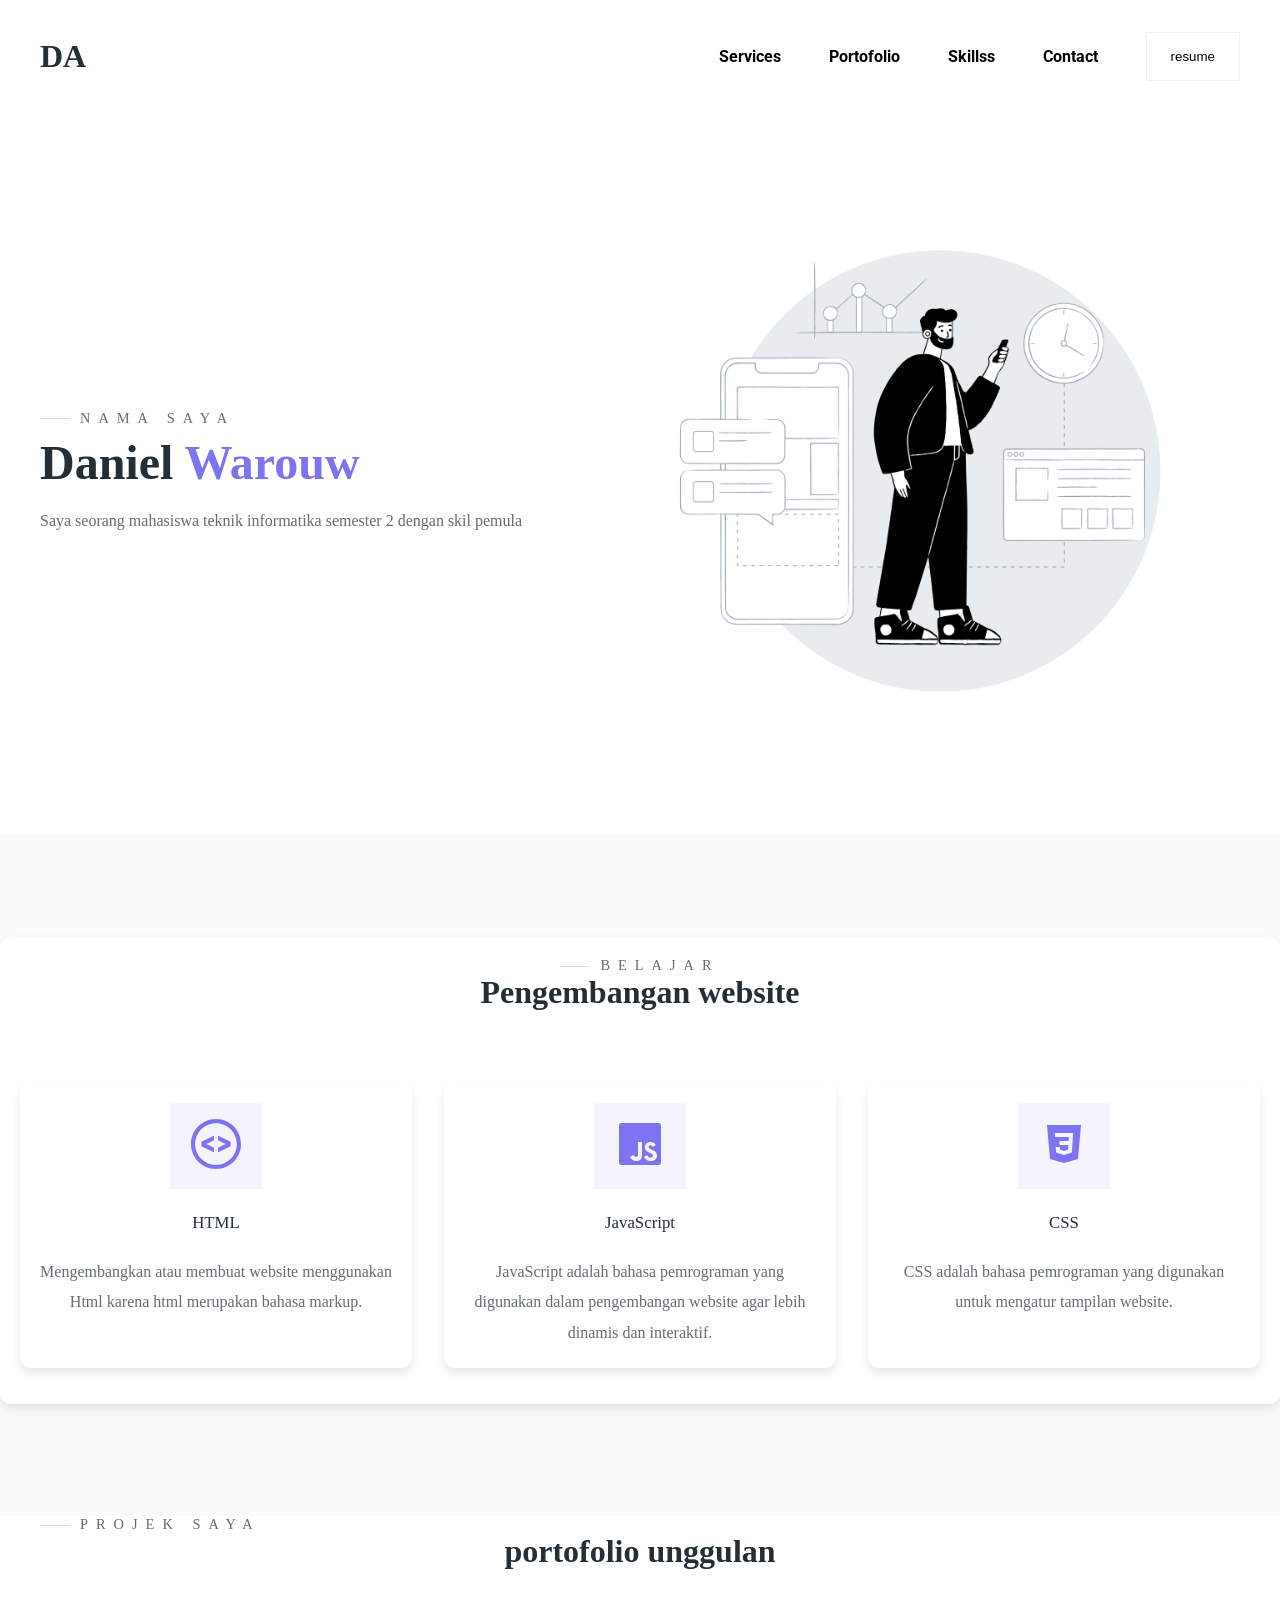
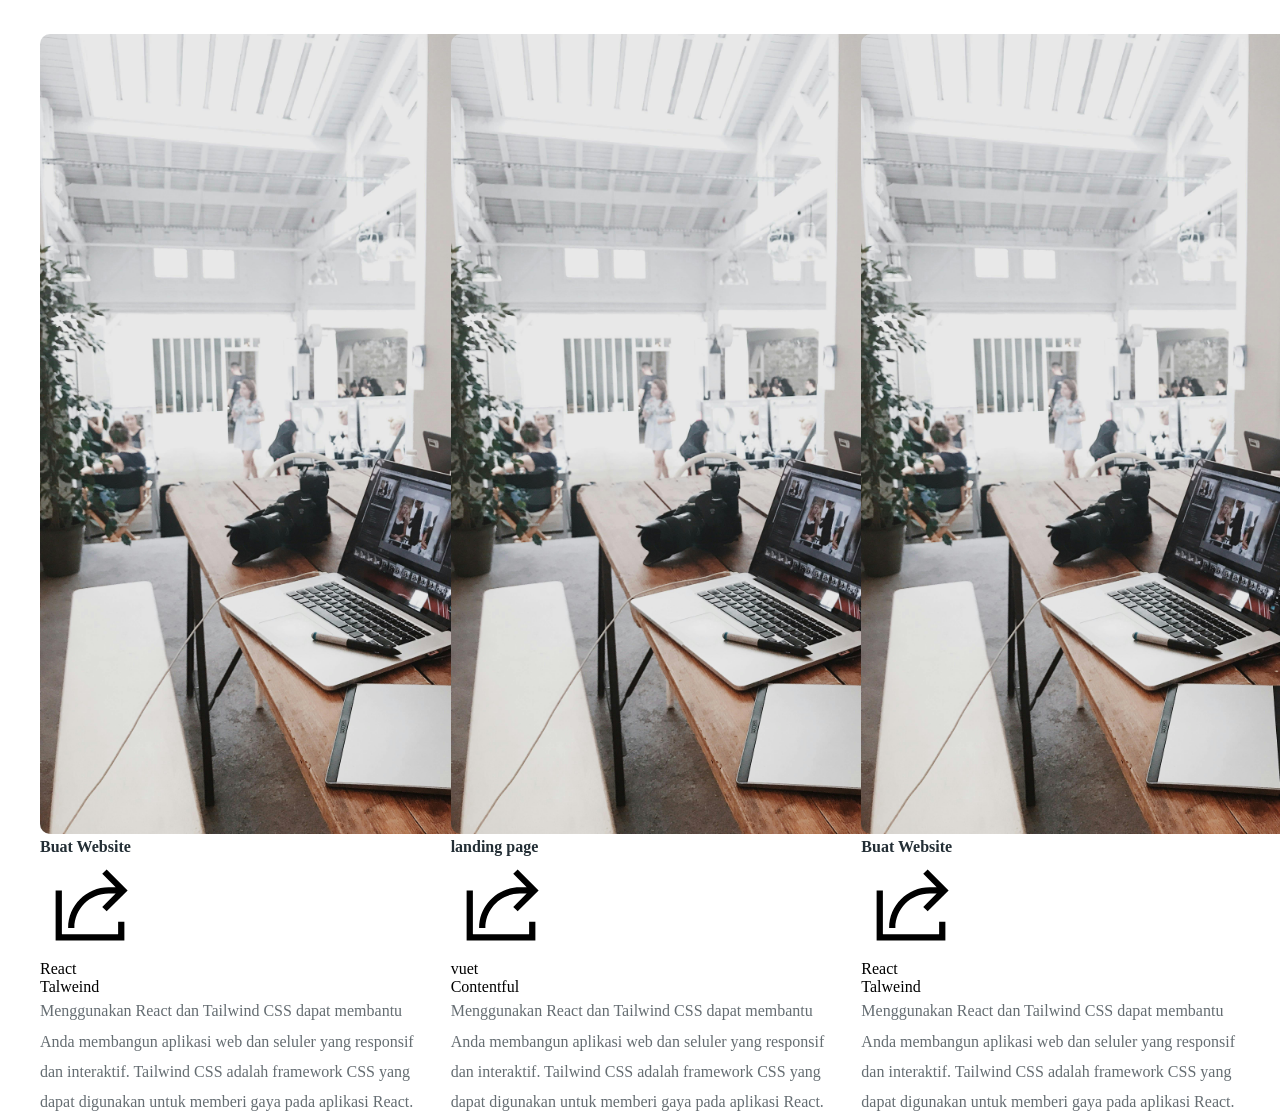
==== isg.html @ 8e6ab3cc "Initial commit" ====
<!DOCTYPE html>
<html lang = "id">
   <head>
    <meta charset = "UTF-8">
  <meta http-equiv="X-UA-compatible" content = "IE=edge">
  <meta name="viewport" content ="width=device-width , initial-scale=1.0">
  </head>
    <title>
Daniel - softwere engineer
  </title>
  <link rel="stylesheet" href="isg.css">
</head>
<body>
  <!-- <~~header~~> -->
<header>
  <div class="main-container">
    <div class="nav">
      <div class="logo">
        <a href="">DA</a>
      </div>
      <nav>
        <ul>
          <li><a href="#services">Services</a></li>
          <li><a href="#portofolios">Portofolio</a></li>
          <li><a href="#skillss">Skillss</a></li>
          <li><a href="#contact">Contact</a></li>
          <li><a href="/resume.pdf" target="_blank">
          <button class="btn">resume</button>
          </a></li>
        </ul>
      </nav>
      <div class="burger">
<div class="line_1"></div>
<div class="line_2"></div>
<div class="line_3"></div>


      </div>
    </div>
    <section id ="hero">
      <div class="hero-kiri">
        <h3 class="pre-title"> Nama saya</h3>
        <h1 class="hero-name">Daniel <span>  Warouw</span></h1>
          <p> Saya seorang mahasiswa teknik informatika semester 2 dengan skil pemula</p>
      </div>
    <div class="hero-kanan">
      <img src="./images/hero.png" alt="person standing"/>
    </div>
    </section>
  </div>
</header>
  <!-- <~~end header~~> -->
<section id="Services">
<div class="service main-coontainer">
  <h3 class="pre-title">Belajar</h3>
  <h1 class="section-title service-title">Pengembangan website</h1>

  <div class="grid-3">
    <!-- service 1 -->
    <div class="service">
      <div class="service-icon">
        <svg xmlns="http://www.w3.org/2000/svg" width="24" height="24" viewBox="0 0 24 24"><path d="M12 2c5.514 0 10 4.486 10 10s-4.486 10-10 10-10-4.486-10-10 4.486-10 10-10zm0-2c-6.627 0-12 5.373-12 12s5.373 12 12 12 12-5.373 12-12-5.373-12-12-12zm-1 16l-6-2.935v-2.131l6-2.934v2.199l-3.64 1.801 3.64 1.796v2.204zm2-8v2.199l3.64 1.801-3.64 1.796v2.204l6-2.935v-2.131l-6-2.934z"/></svg>
    </div>
    <h4> HTML</h4>
    <P>Mengembangkan atau membuat website menggunakan Html karena html merupakan bahasa markup. </P>
  </div>
    <!-- service 2 -->
    <div class="service">
      <div class="service-icon">
        <svg xmlns="http://www.w3.org/2000/svg" x="0px" y="0px" width="100" height="100" viewBox="0 0 50 50">
          <path d="M 43.335938 4 L 6.667969 4 C 5.195313 4 4 5.195313 4 6.667969 L 4 43.332031 C 4 44.804688 5.195313 46 6.667969 46 L 43.332031 46 C 44.804688 46 46 44.804688 46 43.335938 L 46 6.667969 C 46 5.195313 44.804688 4 43.335938 4 Z M 27 36.183594 C 27 40.179688 24.65625 42 21.234375 42 C 18.140625 42 15.910156 39.925781 15 38 L 18.144531 36.097656 C 18.75 37.171875 19.671875 38 21 38 C 22.269531 38 23 37.503906 23 35.574219 L 23 23 L 27 23 Z M 35.675781 42 C 32.132813 42 30.121094 40.214844 29 38 L 32 36 C 32.816406 37.335938 33.707031 38.613281 35.589844 38.613281 C 37.171875 38.613281 38 37.824219 38 36.730469 C 38 35.425781 37.140625 34.960938 35.402344 34.199219 L 34.449219 33.789063 C 31.695313 32.617188 29.863281 31.148438 29.863281 28.039063 C 29.863281 25.179688 32.046875 23 35.453125 23 C 37.878906 23 39.621094 23.84375 40.878906 26.054688 L 37.910156 27.964844 C 37.253906 26.789063 36.550781 26.328125 35.453125 26.328125 C 34.335938 26.328125 33.628906 27.039063 33.628906 27.964844 C 33.628906 29.109375 34.335938 29.570313 35.972656 30.28125 L 36.925781 30.691406 C 40.171875 32.078125 42 33.496094 42 36.683594 C 42 40.117188 39.300781 42 35.675781 42 Z"></path>
          </svg>
    </div>
    <h4> JavaScript </h4>
    <P> JavaScript adalah bahasa pemrograman yang digunakan dalam pengembangan website agar lebih dinamis dan interaktif. </P>
  </div>
    <!-- service 3 -->
    <div class="service">
      <div class="service-icon">
        <svg xmlns="http://www.w3.org/2000/svg" x="0px" y="0px" width="100" height="100" viewBox="0 0 50 50">
          <path fill-rule="evenodd" d="M 42 6 L 39 40 L 25 44 L 11 40 L 8 6 Z M 16.800781 28 L 20.800781 28 L 20.898438 30.5 L 25 31.898438 L 29.101563 30.5 L 29.398438 26 L 20.601563 26 L 20.398438 22 L 29.601563 22 L 29.898438 18 L 16.101563 18 L 15.800781 14 L 34.101563 14 L 33.601563 22 L 32.898438 33.5 L 25 36.101563 L 17.101563 33.5 Z"></path>
          </svg>
    </div>
    <h4> CSS
    </h4>
    <P>CSS adalah bahasa pemrograman yang digunakan untuk mengatur tampilan website. 
    </P>
  </div>
</div>
</section>
<!-- end services -->


<!-- portofolio -->
 <section id="portofolios">
  <div class="portofolios main-container">
    <h3 class="pre-title">Projek saya</h3>
    <h1 class="section-title">portofolio unggulan</h1>

    <div class="grid-3">
      <div class="portofolio">
        <div class="portofolio-cover">
          <img src="./images/portofolio/pexels-flodahm-699459.jpg" alt="portofolio 1">
        </div>
        <div class="portofolio-info">
          <div class="portofolio-title">
            <h4> Buat Website </h4>
            <a href="/" class="portofolio-link">
              <svg xmlns="http://www.w3.org/2000/svg" x="0px" y="0px" width="100" height="100" viewBox="0 0 32 32">
                <path d="M 21.332031 4.292969 L 19.917969 5.707031 L 24.210938 10 L 22 10 C 14.832031 10 9 15.832031 9 23 L 11 23 C 11 16.914063 15.914063 12 22 12 L 24.210938 12 L 19.917969 16.292969 L 21.332031 17.707031 L 28.039063 11 Z M 5 11 L 5 27 L 27 27 L 27 21 L 25 21 L 25 25 L 7 25 L 7 11 Z"></path>
                </svg>
            </a>
        
          </div>
          <div class="portofolio-tags">
           <div>React</div>
           <div>Talweind</div>
          </div>
          <p>Menggunakan React dan Tailwind CSS dapat membantu Anda membangun aplikasi web dan seluler yang responsif dan interaktif. Tailwind CSS adalah framework CSS yang dapat digunakan untuk memberi gaya pada aplikasi React. </p>
        </div>
      </div>
      <!-- portofolio 2 -->
      <div class="portofolio">
        <div class="portofolio-cover">
          <img src="./images/portofolio/pexels-flodahm-699459.jpg" alt="portofolio 2">
        </div>
        <div class="portofolio-info">
          <div class="portofolio-title">
            <h4> landing page </h4>
            <a href="/" class="portofolio-link">
              <svg xmlns="http://www.w3.org/2000/svg" x="0px" y="0px" width="100" height="100" viewBox="0 0 32 32">
                <path d="M 21.332031 4.292969 L 19.917969 5.707031 L 24.210938 10 L 22 10 C 14.832031 10 9 15.832031 9 23 L 11 23 C 11 16.914063 15.914063 12 22 12 L 24.210938 12 L 19.917969 16.292969 L 21.332031 17.707031 L 28.039063 11 Z M 5 11 L 5 27 L 27 27 L 27 21 L 25 21 L 25 25 L 7 25 L 7 11 Z"></path>
                </svg>
            </a>        
          </div>
          <div class="portofolio-tags">
           <div>vuet</div>
           <div>Contentful</div>
          </div>
          <p>Menggunakan React dan Tailwind CSS dapat membantu Anda membangun aplikasi web dan seluler yang responsif dan interaktif. Tailwind CSS adalah framework CSS yang dapat digunakan untuk memberi gaya pada aplikasi React. </p>
        </div>
      </div>
      <!-- portofolio 3 -->
      <div class="portofolio">
        <div class="portofolio-cover">
          <img src="./images/portofolio/pexels-flodahm-699459.jpg" alt="portofolio 3">
        </div>
        <div class="portofolio-info">
          <div class="portofolio-title">
            <h4> Buat Website </h4>
            <a href="/" class="portofolio-link">
              <svg xmlns="http://www.w3.org/2000/svg" x="0px" y="0px" width="100" height="100" viewBox="0 0 32 32">
                <path d="M 21.332031 4.292969 L 19.917969 5.707031 L 24.210938 10 L 22 10 C 14.832031 10 9 15.832031 9 23 L 11 23 C 11 16.914063 15.914063 12 22 12 L 24.210938 12 L 19.917969 16.292969 L 21.332031 17.707031 L 28.039063 11 Z M 5 11 L 5 27 L 27 27 L 27 21 L 25 21 L 25 25 L 7 25 L 7 11 Z"></path>
                </svg>
            </a>
          </div>
          <div class="portofolio-tags">
           <div>React</div>
           <div>Talweind</div>
          </div>
          <p>Menggunakan React dan Tailwind CSS dapat membantu Anda membangun aplikasi web dan seluler yang responsif dan interaktif. Tailwind CSS adalah framework CSS yang dapat digunakan untuk memberi gaya pada aplikasi React. </p>
        </div>
      </div>
    </div>
  </div>

 </section>

</body>
</html>
---- isg.css ----
@import url("https://fonts.googleapis.com/css2?family=Roboto:wght@400;700&display=swap");

:root {
  --primaryTextcolor: #232e35;
  --secondaryTextcolor: #656d72;

  --borderColor: #f1f1f1;
  --lineColor: #d9d9d9;

  --primaryBackgroundColor: #fff;
  --secondaryBackgroundColor: #fbfbfb;
  --thirdBackgroundColor: #f5f3fe;

  --primaryIconColor: #7e74f1;
  --primaryIconColorHover: #5d51e8;

  --sectionPandding: 6rem 0;

  --itemBorderRadius: 0.7rem;
}

* {
  margin: 0;
  padding: 0;
  box-sizing: border-box;
}
body {
  font-family: rob;
}
h1,
h2,
h3,
h4,
h5,
h6,
strong {
  color: var(--primaryTextcolor);
}
p {
  font-size: 1rem; /*16pixel*/
  line-height: 1.9rem;
}
p,
span,
label,
input,
textarea,
li {
  color: var(--secondaryTextcolor);
}
a {
  text-decoration: none;
}

.main-container {
  width: 1200px;
  margin: 0 auto;
}

@media screen and (max-width: 1200px) {
  .main-container {
    width: 90%;
  }
}
/*buton*/
.btn {
  padding: 1rem 1.5rem;
  background-color: white;
  border: 1.5px solid var(--borderColor);
  cursor: pointer;
  transition: 0.2s ease-in-out;
}
.btn:hover {
  box-shadow: rgba(0, 0, 0.04) 0px 3px 5px;
}

/*titels*/
.section-title {
  margin: 0rem 0 4rem;
  font-size: 2rem;
  text-align: center;
}
.pre-title {
  text-transform: uppercase;
  letter-spacing: 0.5rem;
  color: var(--secondaryTextcolor);
  position: relative;
  padding-left: 40px;
  width: fit-content;
  font-weight: 400;
  font-size: 0.9rem;
}

.pre-title:before {
  content: "";
  width: 30px;
  height: 1px;
  background: var(--lineColor);
  position: absolute;
  display: block;
  left: 0;
  top: 50%;
}
/*layout*/
.grid-3 {
  display: grid;
  grid-template-columns: repeat(auto-fit, minmax(250px, 1fr));
  gap: 3rem;
}

/*logo dan navigasi menu*/
.nav {
  display: flex;
  justify-content: space-between;
  padding: 2rem 0;
}
.nav ul {
  list-style: none;
  display: flex;
  gap: 3rem;
}
.logo {
  display: flex;
  align-items: center;
  font-weight: 700;
  font-size: 2rem;
}
.logo a {
  color: var(--primaryTextcolor);
}
nav ul li {
  display: flex;
  align-items: center;
}
nav ul li {
  color: black;
}

/*burger*/
.burger div {
  width: 25px;
  height: 2px;
  border-color: #000;
  margin: 7px;
  transition: all 0.3s;
  z-index: 99;
  background-color: black;
}
.burger {
  z-index: 99;
  position: fixed;
  display: none;
  top: 33px;
  right: 35px;
}
/*hero section*/
#hero {
  height: 720px;
  display: grid;
  grid-template-columns: 1fr 1fr;
  align-items: center;
}
img {
  width: 600px; /* Atur lebar */
  height: auto; /* Menyesuaikan tinggi secara proporsional */
  border-radius: 10px; /* Opsional: Membuat sudut melengkung */
}
nav ul li a {
  font-family: "Roboto", sans-serif;
  font-weight: 700;
  color: black !important; /* Paksa warna hitam */
  text-decoration: none; /* Hapus garis bawah */
}

.hero-name {
  font-size: 3rem;
  font-weight: 700;
  margin: 0.5rem 0 1rem;
}
.hero-name span {
  color: var(--primaryIconColor);
}
.hero-right img {
  width: 90%;
}

/*SERVICE section*/
/*UKURAN LOGO*/
.service-icon svg {
  width: 50px; /* Sesuaikan ukuran */
  height: 50px; /* Sesuaikan ukuran */
}
.service {
  margin-left: auto;
  margin-right: auto;
  padding: 20px;
  margin: 0.5rem 0 1rem;
}
#Services {
  background-color: var(--secondaryBackgroundColor);
  padding: var(--sectionPandding);
}
.grid-3 {
  display: grid;
  grid-template-columns: repeat(auto-fit, minmax(250px, 1fr));
  gap: 2rem; /* Atur jarak antar service */
  justify-content: center;
}
.service {
  text-align: center; /* Biar isi layanan sejajar */
  padding: 20px;
  background: white;
  border-radius: var(--itemBorderRadius);
  box-shadow: 0px 5px 10px rgba(0, 0, 0, 0.1);
}
.service .pre-title {
  margin: 0 auto;
}
.services-title {
  text-align: center;
}
.service h4 {
  margin: 1.5rem 0;
  font-weight: 500;
  font-size: 1.05rem;
}
.service-icon {
  background: var(--thirdBackgroundColor);
  width: fit-content;
  margin: 0 auto;
  padding: 1rem 1.3rem;
  border-radius: 0.5re;
}
.service-icon svg {
  fill: var(--primaryIconColor);
}
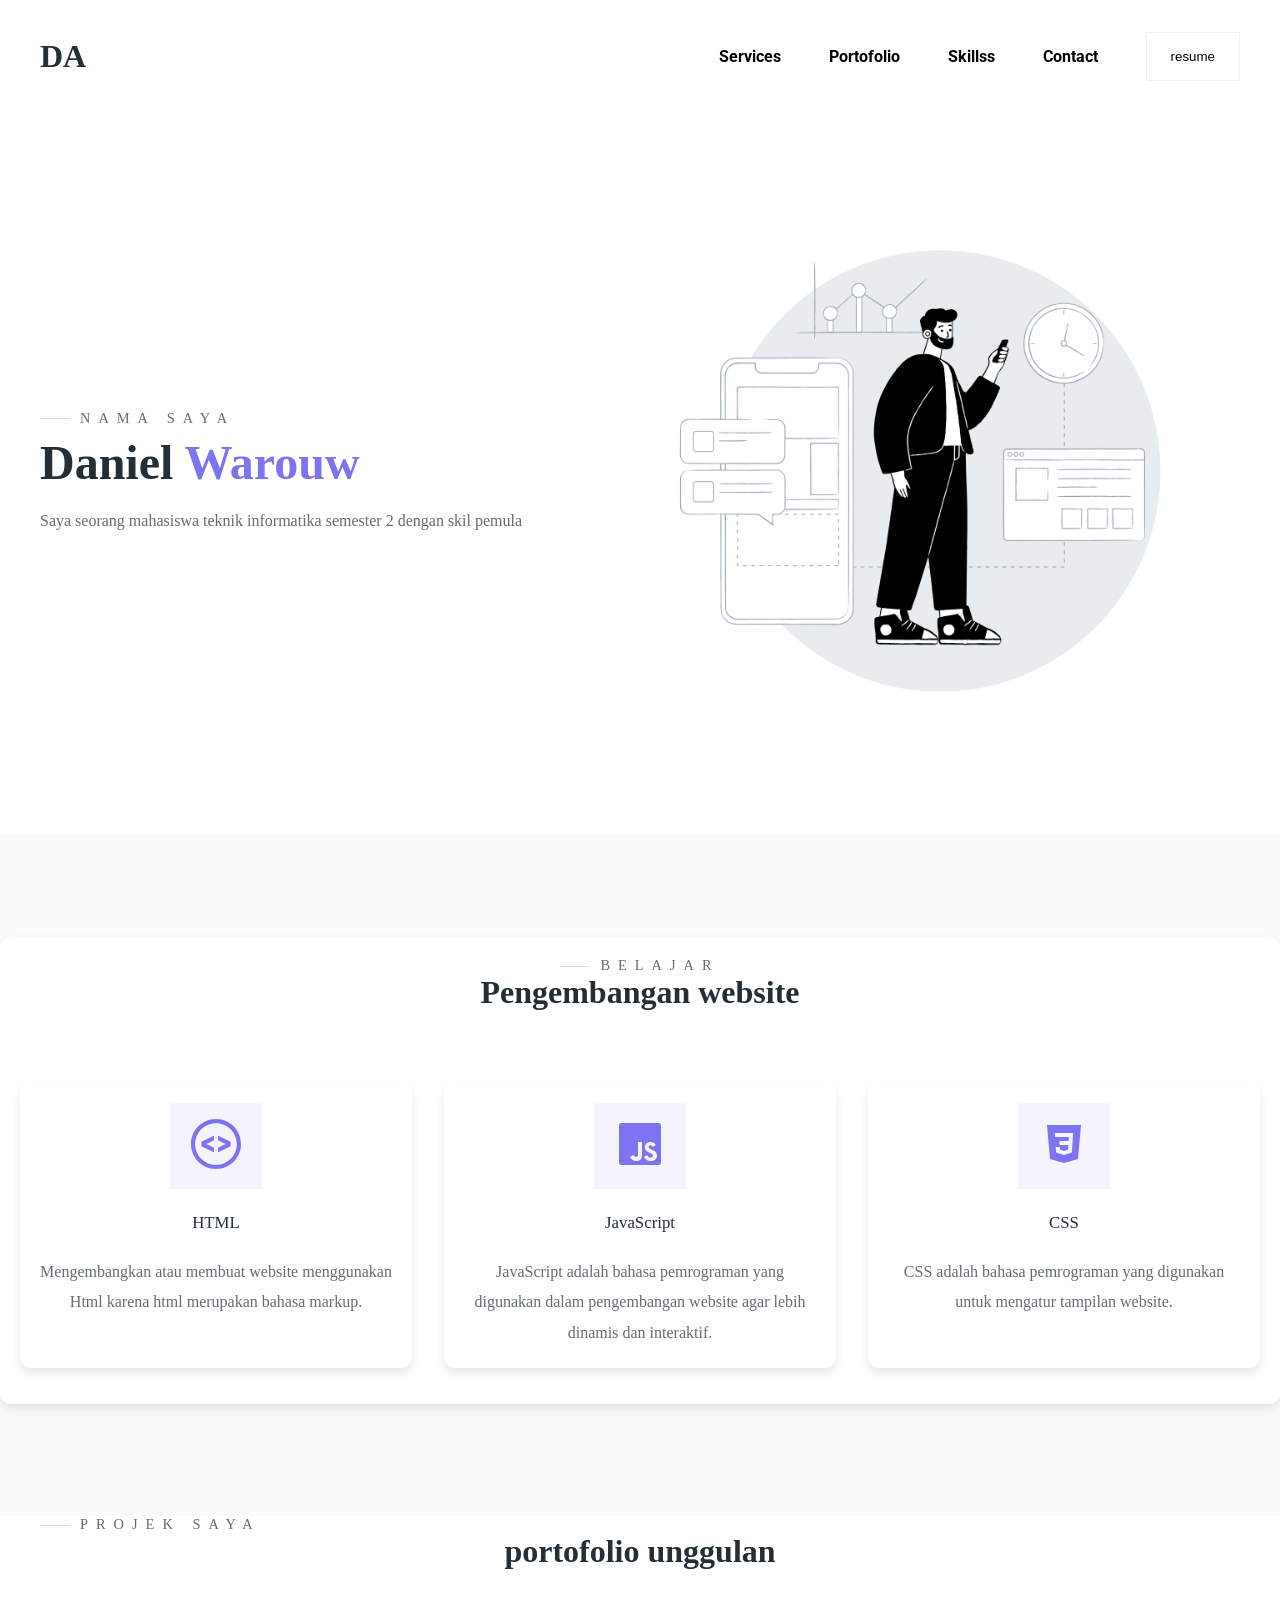
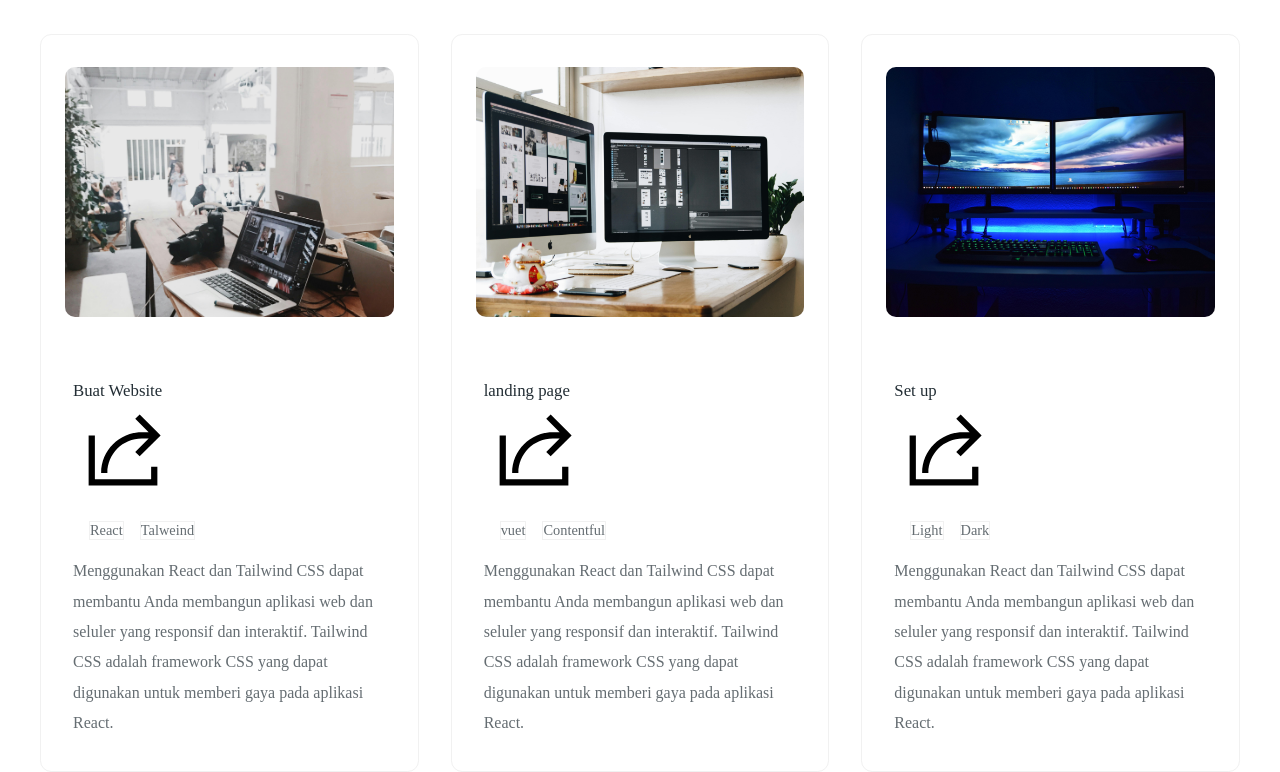
==== commit 1f0a0dc1: "di skills dan edukasi" ====
--- a/isg.html
+++ b/isg.html
@@ -122,7 +122,7 @@
       <!-- portofolio 2 -->
       <div class="portofolio">
         <div class="portofolio-cover">
-          <img src="./images/portofolio/pexels-flodahm-699459.jpg" alt="portofolio 2">
+          <img src="./images/portofolio/pexels-tranmautritam-326501.jpg" alt="portofolio 2">
         </div>
         <div class="portofolio-info">
           <div class="portofolio-title">
@@ -143,11 +143,11 @@
       <!-- portofolio 3 -->
       <div class="portofolio">
         <div class="portofolio-cover">
-          <img src="./images/portofolio/pexels-flodahm-699459.jpg" alt="portofolio 3">
+          <img src="./images/portofolio/pexels-xexusdesigner-777001.jpg" alt="portofolio 3">
         </div>
         <div class="portofolio-info">
           <div class="portofolio-title">
-            <h4> Buat Website </h4>
+            <h4> Set up </h4>
             <a href="/" class="portofolio-link">
               <svg xmlns="http://www.w3.org/2000/svg" x="0px" y="0px" width="100" height="100" viewBox="0 0 32 32">
                 <path d="M 21.332031 4.292969 L 19.917969 5.707031 L 24.210938 10 L 22 10 C 14.832031 10 9 15.832031 9 23 L 11 23 C 11 16.914063 15.914063 12 22 12 L 24.210938 12 L 19.917969 16.292969 L 21.332031 17.707031 L 28.039063 11 Z M 5 11 L 5 27 L 27 27 L 27 21 L 25 21 L 25 25 L 7 25 L 7 11 Z"></path>
@@ -155,8 +155,8 @@
             </a>
           </div>
           <div class="portofolio-tags">
-           <div>React</div>
-           <div>Talweind</div>
+           <div>Light</div>
+           <div> Dark</div>
           </div>
           <p>Menggunakan React dan Tailwind CSS dapat membantu Anda membangun aplikasi web dan seluler yang responsif dan interaktif. Tailwind CSS adalah framework CSS yang dapat digunakan untuk memberi gaya pada aplikasi React. </p>
         </div>
--- a/isg.css
+++ b/isg.css
@@ -234,3 +234,53 @@
 .service-icon svg {
   fill: var(--primaryIconColor);
 }
+/* portovolio section*/
+#portofolio {
+  padding: var(--sectionPandding);
+}
+.portofolio {
+  border-radius: var(--itemBorderRadius);
+  overflow: hidden;
+  border: 1px solid var(--borderColor);
+}
+.portofolio-cover {
+  padding: 2rem 1.5rem;
+}
+.portofolio-cover img {
+  height: 250px; /* Sesuaikan tinggi */
+  width: 100%; /* Menyesuaikan lebar */
+  object-fit: cover; /* Memotong bagian yang berlebih */
+  display: block;
+}
+.portofolio-info {
+  padding: 2rem;
+}
+.portofolio title {
+  display: flex;
+  justify-content: space-between;
+  align-items: center;
+  gap: 1rem;
+  width: 100%;
+}
+.portofolio h4 {
+  font-weight: 500;
+  font-size: 1.05rem;
+}
+.portofolio-title a svg:hover {
+  fill: var(--primaryIconColor);
+}
+.portofolio-title a svg {
+  transition: 0.2s ease-in-out;
+}
+.portofolio-tags {
+  display: flex;
+  gap: 1rem;
+  margin: 1rem;
+}
+.portofolio-tags div {
+  font-size: 0.9rem;
+
+  border: 1px solid var(--borderColor);
+  padding: 0.4rem 1 rem;
+  color: var(--secondaryTextcolor);
+}
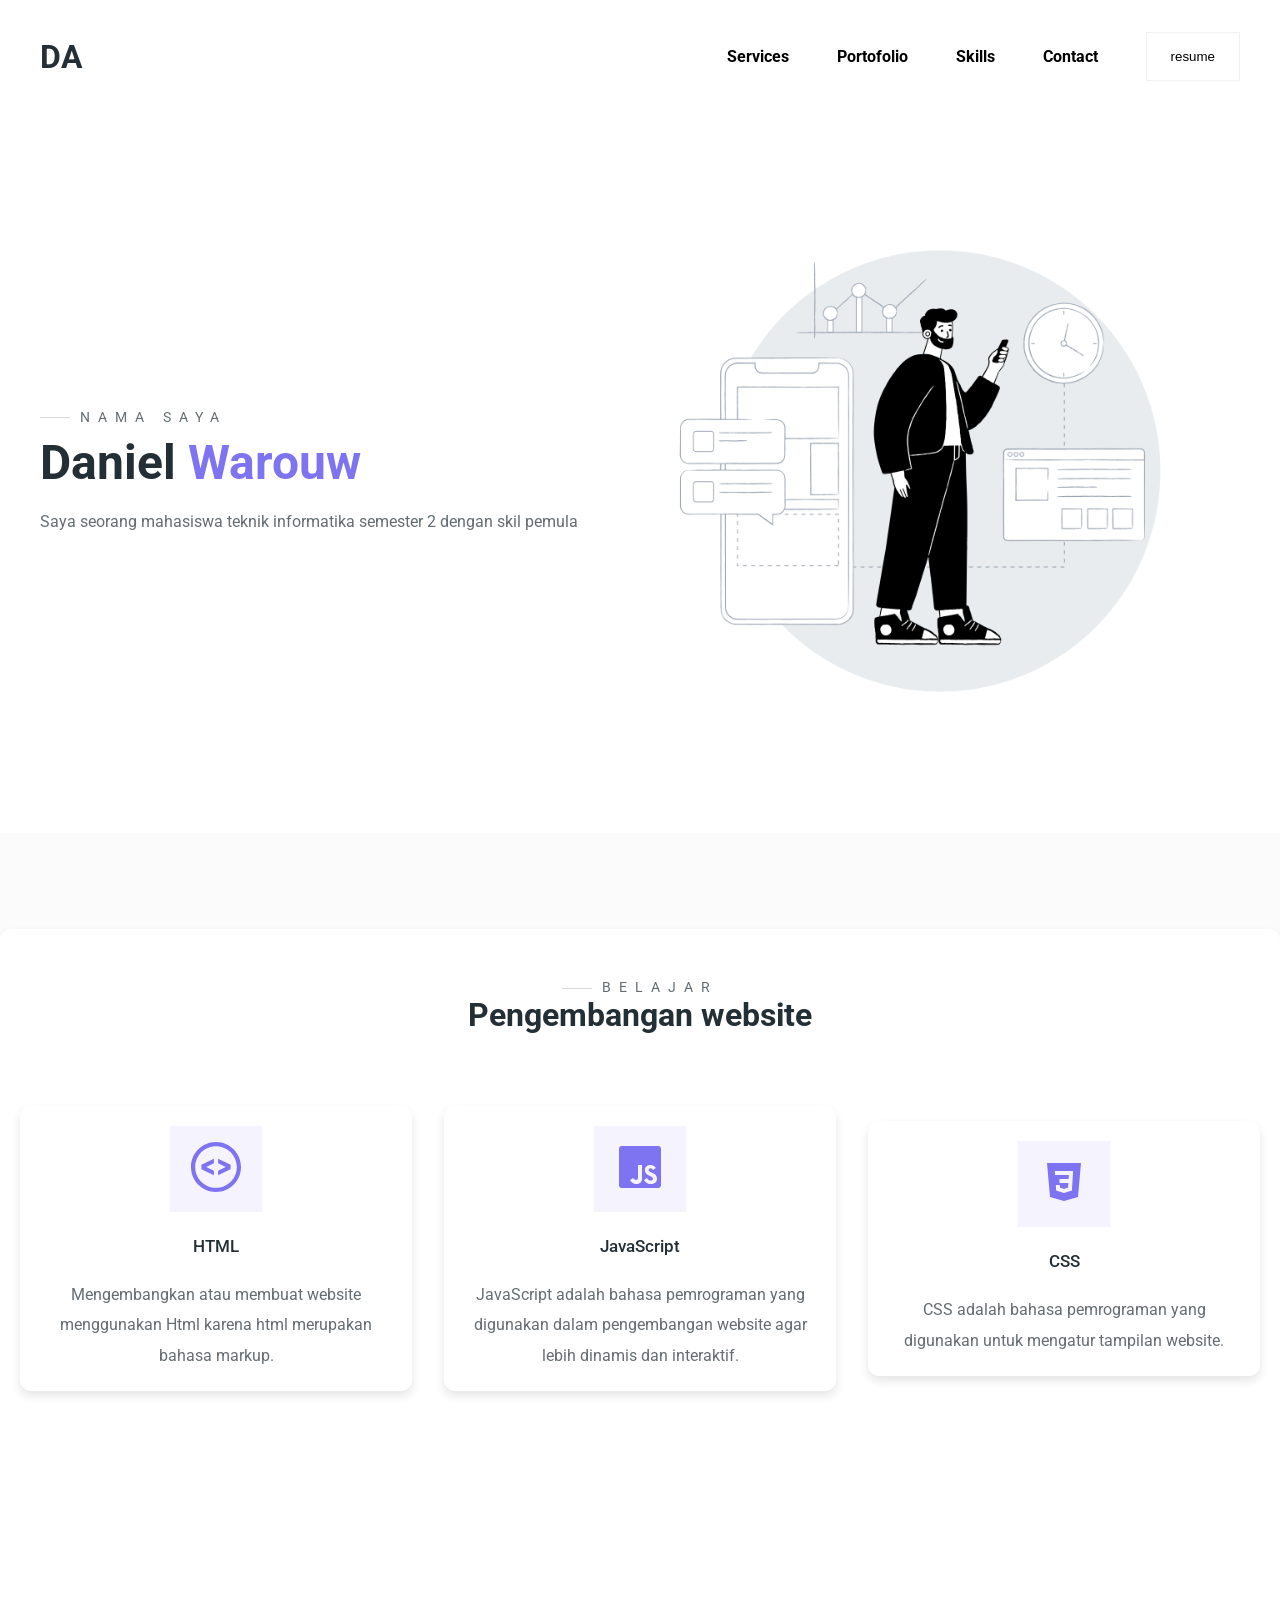
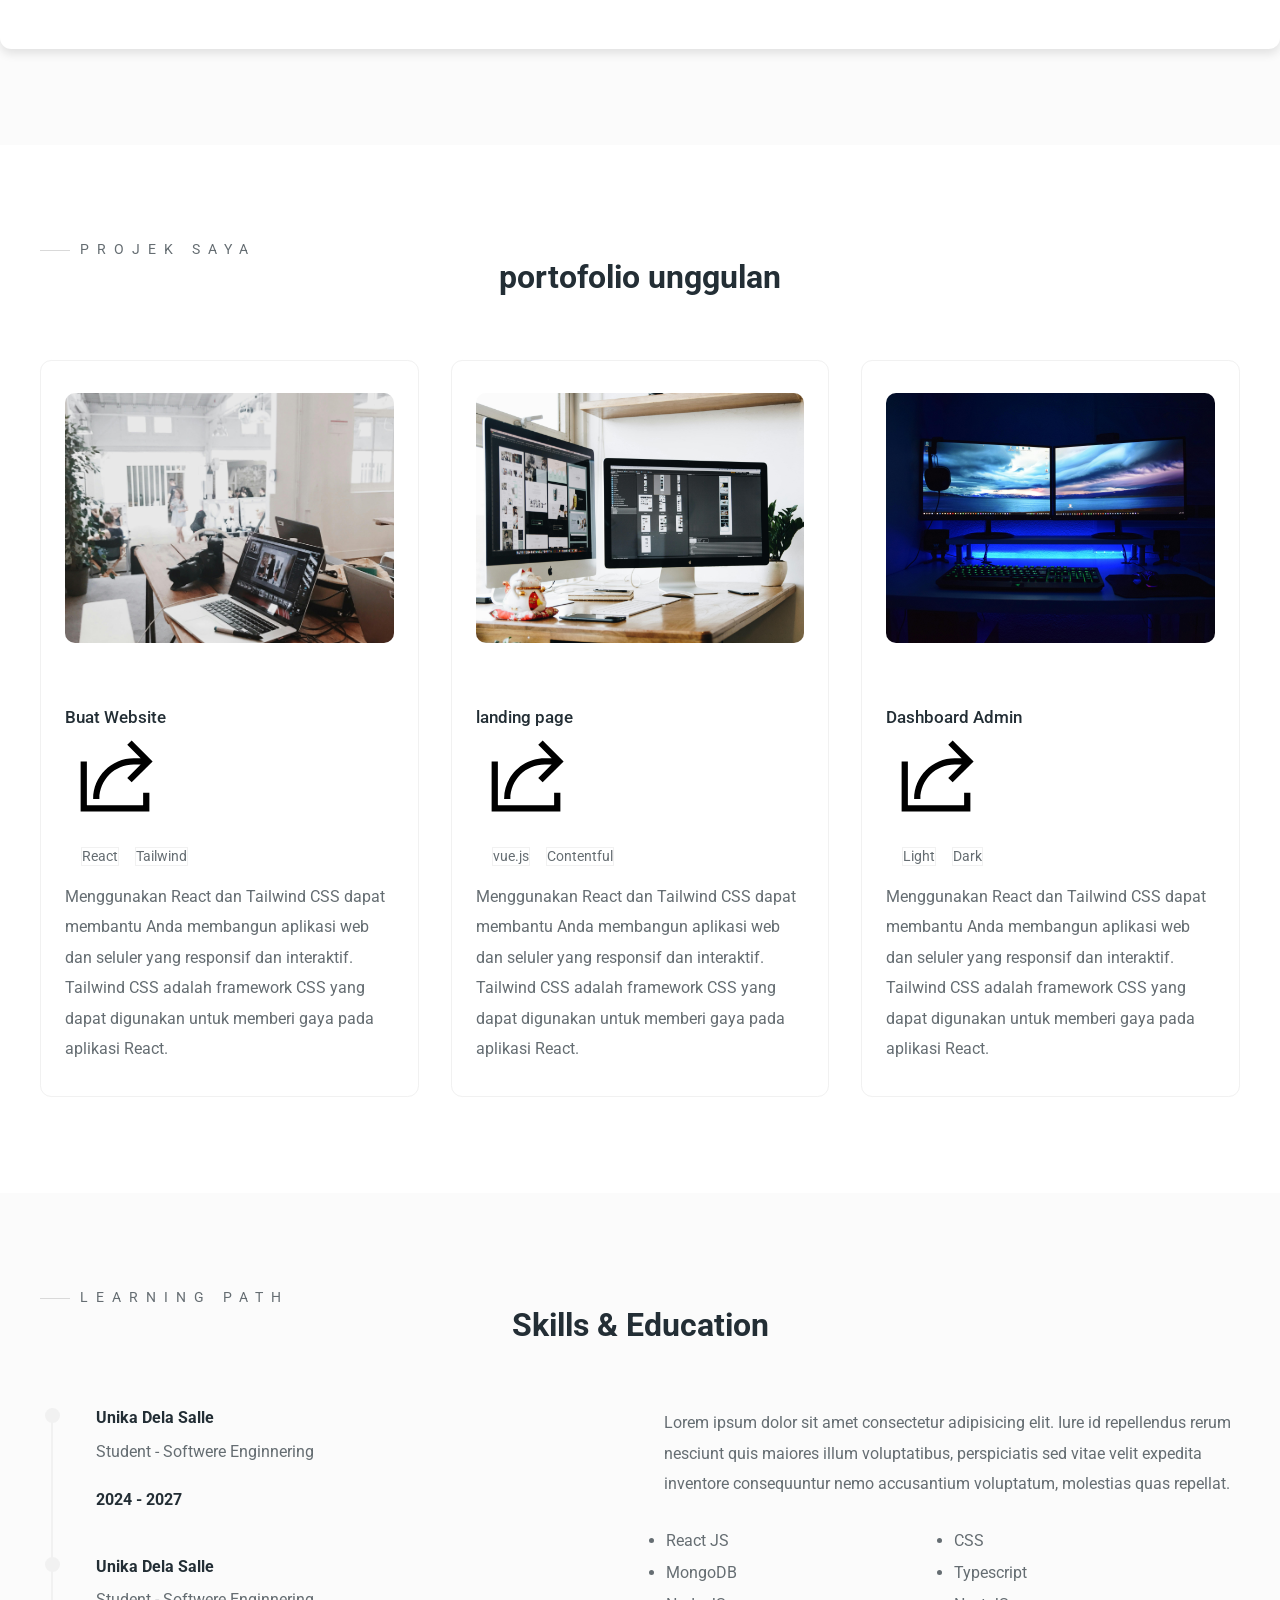
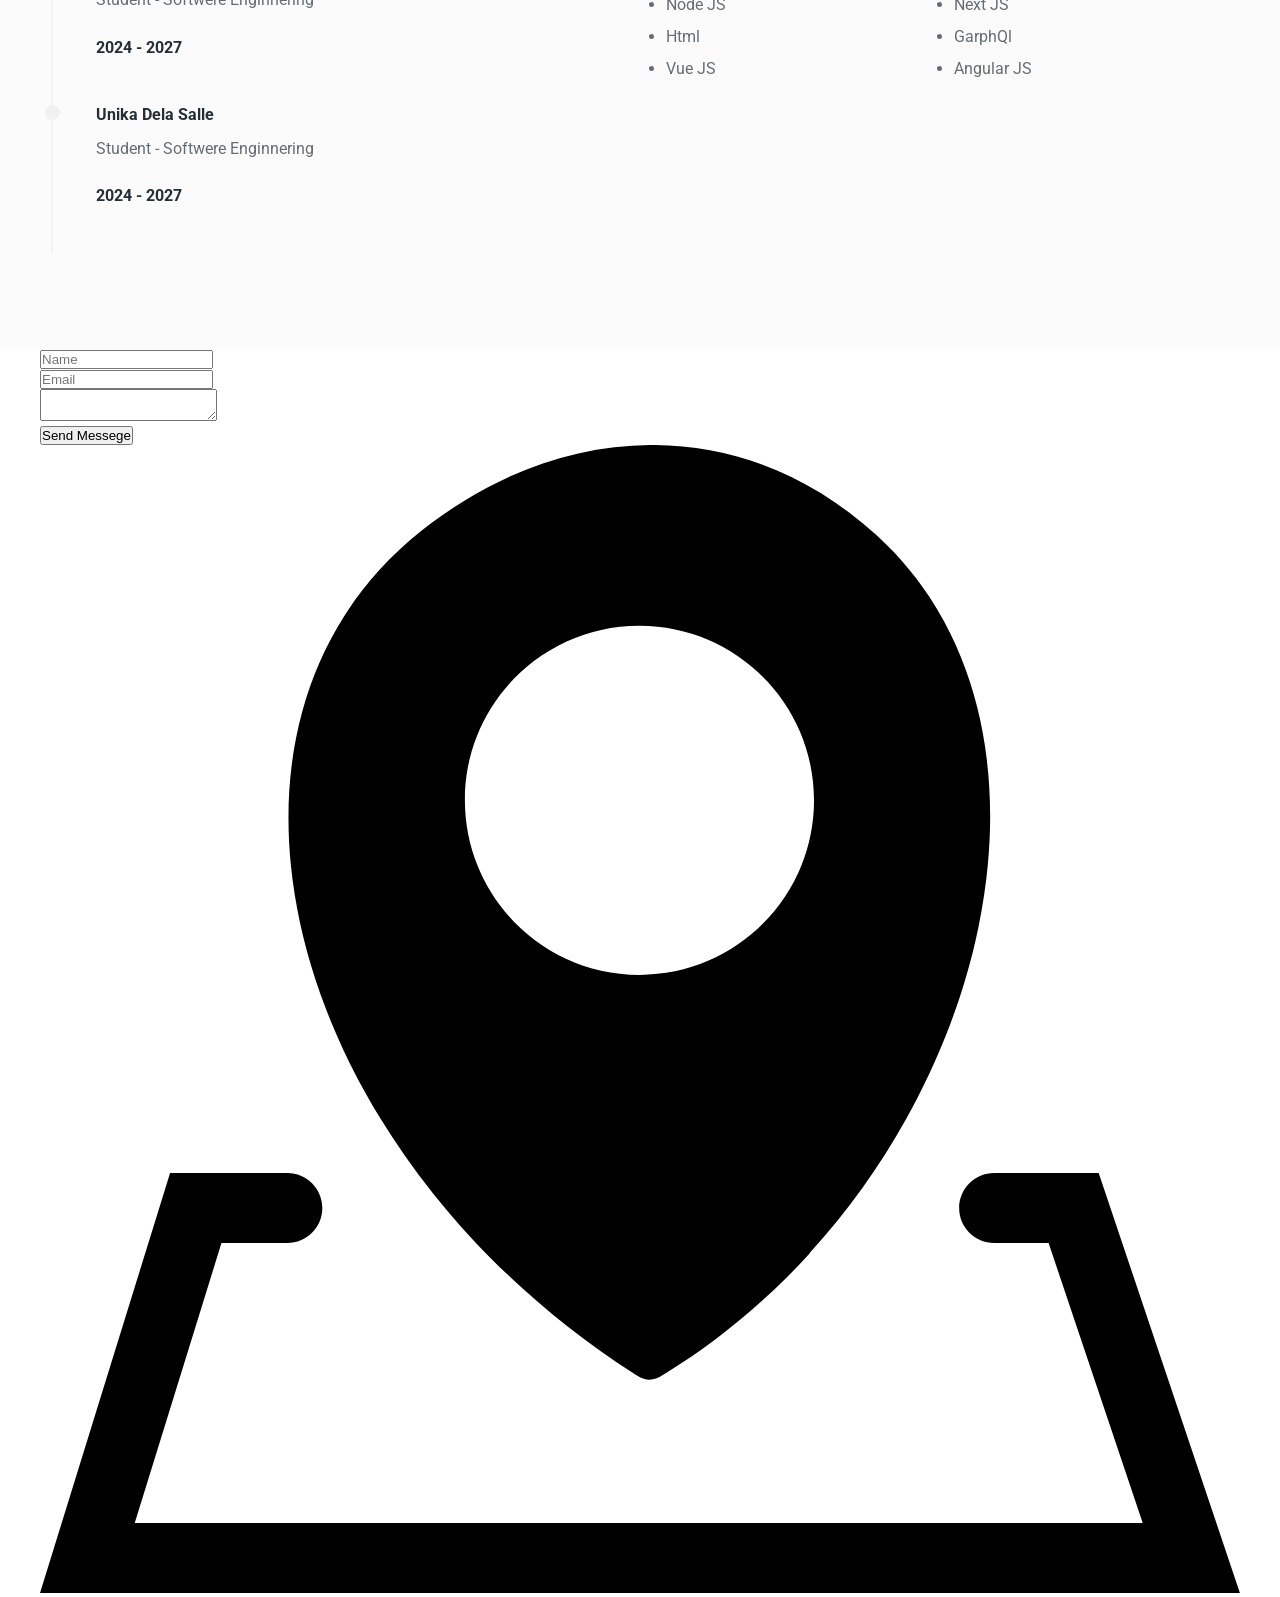
==== commit ba8d8c59: "sudah sampai skill & education" ====
--- a/isg.html
+++ b/isg.html
@@ -4,10 +4,11 @@
     <meta charset = "UTF-8">
   <meta http-equiv="X-UA-compatible" content = "IE=edge">
   <meta name="viewport" content ="width=device-width , initial-scale=1.0">
-  </head>
-    <title>
-Daniel - softwere engineer
-  </title>
+  <title>
+    Daniel - softwere engineer
+      </title>
+  
+
   <link rel="stylesheet" href="isg.css">
 </head>
 <body>
@@ -21,12 +22,13 @@
       <nav>
         <ul>
           <li><a href="#services">Services</a></li>
-          <li><a href="#portofolios">Portofolio</a></li>
-          <li><a href="#skillss">Skillss</a></li>
+          <li><a href="#portofolio">Portofolio</a></li>
+          <li><a href="#skills">Skills</a></li>
           <li><a href="#contact">Contact</a></li>
           <li><a href="/resume.pdf" target="_blank">
           <button class="btn">resume</button>
-          </a></li>
+          </a>
+        </li>
         </ul>
       </nav>
       <div class="burger">
@@ -50,8 +52,8 @@
   </div>
 </header>
   <!-- <~~end header~~> -->
-<section id="Services">
-<div class="service main-coontainer">
+<section id="services">
+<div class="service main-container">
   <h3 class="pre-title">Belajar</h3>
   <h1 class="section-title service-title">Pengembangan website</h1>
 
@@ -92,7 +94,7 @@
 
 
 <!-- portofolio -->
- <section id="portofolios">
+ <section id="portofolio">
   <div class="portofolios main-container">
     <h3 class="pre-title">Projek saya</h3>
     <h1 class="section-title">portofolio unggulan</h1>
@@ -102,7 +104,7 @@
         <div class="portofolio-cover">
           <img src="./images/portofolio/pexels-flodahm-699459.jpg" alt="portofolio 1">
         </div>
-        <div class="portofolio-info">
+           <div class="portofolio-info">
           <div class="portofolio-title">
             <h4> Buat Website </h4>
             <a href="/" class="portofolio-link">
@@ -114,7 +116,7 @@
           </div>
           <div class="portofolio-tags">
            <div>React</div>
-           <div>Talweind</div>
+           <div>Tailwind</div>
           </div>
           <p>Menggunakan React dan Tailwind CSS dapat membantu Anda membangun aplikasi web dan seluler yang responsif dan interaktif. Tailwind CSS adalah framework CSS yang dapat digunakan untuk memberi gaya pada aplikasi React. </p>
         </div>
@@ -134,7 +136,7 @@
             </a>        
           </div>
           <div class="portofolio-tags">
-           <div>vuet</div>
+           <div>vue.js</div>
            <div>Contentful</div>
           </div>
           <p>Menggunakan React dan Tailwind CSS dapat membantu Anda membangun aplikasi web dan seluler yang responsif dan interaktif. Tailwind CSS adalah framework CSS yang dapat digunakan untuk memberi gaya pada aplikasi React. </p>
@@ -147,7 +149,7 @@
         </div>
         <div class="portofolio-info">
           <div class="portofolio-title">
-            <h4> Set up </h4>
+            <h4> Dashboard Admin </h4>
             <a href="/" class="portofolio-link">
               <svg xmlns="http://www.w3.org/2000/svg" x="0px" y="0px" width="100" height="100" viewBox="0 0 32 32">
                 <path d="M 21.332031 4.292969 L 19.917969 5.707031 L 24.210938 10 L 22 10 C 14.832031 10 9 15.832031 9 23 L 11 23 C 11 16.914063 15.914063 12 22 12 L 24.210938 12 L 19.917969 16.292969 L 21.332031 17.707031 L 28.039063 11 Z M 5 11 L 5 27 L 27 27 L 27 21 L 25 21 L 25 25 L 7 25 L 7 11 Z"></path>
@@ -166,5 +168,113 @@
 
  </section>
 
+  <!-- end portofilio -->
+
+<!-- skil dan edukasi -->
+<section id="skills">
+  <div class="skills main-container">
+    <h3 class="pre-title">Learning path</h3>
+    <h1 class="section-title">Skills & Education</h1>
+  
+    <div class="skills-grid">
+      <div class="skills-left">
+        <!-- Education 1 -->
+        <div class="education">
+          <div class="line">
+            <div></div>
+          </div>
+         
+        <div class="education-info">
+          <h4 class="education-title"> Unika Dela Salle</h4>
+          <p>Student - Softwere Enginnering</p>
+          <h4 class="education-years"> 2024 - 2027</h4>
+        </div>
+      </div>
+   
+      <!-- Education 2 -->
+      <div class="education">
+        <div class="line"> <div></div> 
+      </div>
+     
+      <div class="education-info">
+        <h4 class="education-title"> Unika Dela Salle</h4>
+        <p>Student - Softwere Enginnering</p>
+        <h4 class="education-years"> 2024 - 2027</h4>
+      </div>
+    </div>
+   <!-- Education 3 -->
+   <div class="education">
+    <div class="line"> <div></div>
+  </div>
+    <div class="education-info">
+    <h4 class="education-title"> Unika Dela Salle</h4>
+    <p>Student - Softwere Enginnering</p>
+    <h4 class="education-years"> 2024 - 2027</h4>
+  </div>
+</div>
+
+   </div> 
+    <div class="skills-right">
+   <p> Lorem ipsum dolor sit amet consectetur adipisicing elit. Iure id repellendus rerum nesciunt quis maiores illum voluptatibus, 
+ perspiciatis sed vitae velit expedita inventore consequuntur nemo accusantium voluptatum, molestias quas repellat.</p>
+         
+             
+       
+
+<div class="skills-list">
+<ul>
+  <li>React JS</li>
+  <li>MongoDB</li>
+  <li>Node JS</li>
+  <li>Html</li>
+  <li>Vue JS</li>
+</ul>
+<ul>
+  <li>CSS</li>
+  <li>Typescript </li>
+  <li>Next JS</li>
+  <li>GarphQl</li>
+  <li>Angular JS</li>
+</ul>
+
+</div>
+</div>
+</div>
+</div>
+  
+</section>
+<!-- end skills & Education -->
+
+<!-- Contact -->
+<section id="contact">
+  <div class="contact main-container">
+
+    <div class="contact-left">
+      <form class="contact-form" action="">
+       <div>
+        <input type="text" placeholder="Name" name="name">
+       </div>
+       <div>
+        <input type="email" placeholder="Email" name="email">
+       </div> 
+       <div>
+        <textarea name="message" id="message"></textarea>
+       </div>
+       <div>
+        <button class="btn-sumbit">Send Messege</button>
+       </div>
+      </form>
+    </div>
+    <div class="contact-right">
+      <div class="contact-item">
+        <div class="contact-item-icon">
+          <?xml version="1.0" encoding="utf-8"?><svg version="1.1" id="Layer_1" xmlns="http://www.w3.org/2000/svg" xmlns:xlink="http://www.w3.org/1999/xlink" x="0px" y="0px" viewBox="0 0 122.88 117.55" style="enable-background:new 0 0 122.88 117.55" xml:space="preserve"><style type="text/css">.st0{fill-rule:evenodd;clip-rule:evenodd;}</style><g><path class="st0" d="M78.81,82.78c-4.35,4.77-9.42,9.05-15.12,12.51c-0.7,0.51-1.65,0.58-2.43,0.08 c-8.41-5.35-15.48-11.78-21.03-18.76c-7.66-9.61-12.49-20.27-14.14-30.53c-1.68-10.41-0.11-20.42,5.07-28.56 c2.04-3.22,4.65-6.15,7.83-8.68C46.3,3.01,54.65-0.06,62.96,0c8.01,0.06,15.91,3.05,22.74,9.28c2.4,2.18,4.42,4.68,6.07,7.39 c5.57,9.17,6.77,20.87,4.32,32.73c-2.41,11.71-8.41,23.62-17.28,33.35V82.78L78.81,82.78L78.81,82.78z M25.32,74.54 c1.98,0,3.59,1.61,3.59,3.59c0,1.98-1.61,3.59-3.59,3.59h-6.74l-8.88,28.67h103.22l-9.64-28.67h-5.57c-1.98,0-3.59-1.61-3.59-3.59 c0-1.98,1.61-3.59,3.59-3.59h10.7l14.46,43.01H0l13.32-43.01H25.32L25.32,74.54z M61.38,18.51c9.88,0,17.88,8.01,17.88,17.87 c0,9.88-8.01,17.88-17.88,17.88c-9.88,0-17.87-8-17.87-17.88C43.49,26.51,51.5,18.51,61.38,18.51L61.38,18.51L61.38,18.51z"/></g></svg>
+        </div>
+      </div>
+    </div>
+  </div>
+</section>
+
+
 </body>
-</html>+</html>
--- a/isg.css
+++ b/isg.css
@@ -25,7 +25,7 @@
   box-sizing: border-box;
 }
 body {
-  font-family: rob;
+  font-family: Roboto;
 }
 h1,
 h2,
@@ -186,9 +186,18 @@
 
 /*SERVICE section*/
 /*UKURAN LOGO*/
+.service.main-container {
+  width: 100%; /* Lebar penuh */
+  max-width: none; /* Hapus batas lebar maksimum */
+  margin: 0; /* Hapus margin auto supaya tidak ada jarak samping */
+  padding: 0 20px; /* Opsional: tambahkan padding biar tidak mepet */
+  height: 80vh; /* Mengisi tinggi layar penuh */
+  padding-top: 50px; /* Tambahkan ruang di atas */
+}
+
 .service-icon svg {
-  width: 50px; /* Sesuaikan ukuran */
-  height: 50px; /* Sesuaikan ukuran */
+  width: 50px;
+  height: 50px;
 }
 .service {
   margin-left: auto;
@@ -196,7 +205,7 @@
   padding: 20px;
   margin: 0.5rem 0 1rem;
 }
-#Services {
+#services {
   background-color: var(--secondaryBackgroundColor);
   padding: var(--sectionPandding);
 }
@@ -205,6 +214,7 @@
   grid-template-columns: repeat(auto-fit, minmax(250px, 1fr));
   gap: 2rem; /* Atur jarak antar service */
   justify-content: center;
+  align-items: center;
 }
 .service {
   text-align: center; /* Biar isi layanan sejajar */
@@ -217,6 +227,8 @@
   margin: 0 auto;
 }
 .services-title {
+  display: flex;
+  justify-content: center;
   text-align: center;
 }
 .service h4 {
@@ -253,7 +265,7 @@
   display: block;
 }
 .portofolio-info {
-  padding: 2rem;
+  padding: 2rem 1.5rem;
 }
 .portofolio title {
   display: flex;
@@ -284,3 +296,60 @@
   padding: 0.4rem 1 rem;
   color: var(--secondaryTextcolor);
 }
+
+/* Style untuk section Skills */
+#skills {
+  padding: var(--sectionPandding);
+  background: var(--secondaryBackgroundColor);
+}
+
+.skills-grid {
+  display: grid;
+  grid-template-columns: repeat(auto-fit, minmax(350px, 1fr));
+  gap: 3rem;
+}
+
+.education {
+  display: flex;
+  gap: 2rem;
+}
+.education .line {
+  padding: 0 0.7rem;
+}
+
+.education .line div {
+  width: 2px;
+  height: 100%;
+  background: var(--borderColor);
+  position: relative;
+}
+.skills-right {
+  display: block;
+  width: fit-content; /* Agar lebarnya hanya sebesar teks */
+  margin-left: auto;
+}
+
+.education-info p {
+  margin: 0.6rem 0 1.4rem;
+}
+.education-years {
+  margin-bottom: 3rem;
+}
+.education .line div::before {
+  content: "";
+  width: 15px;
+  height: 15px;
+  background: var(--borderColor);
+  border-radius: 50%;
+  position: absolute;
+  left: -6px;
+}
+.skills-list {
+  display: grid;
+  grid-template-columns: 1fr 1fr;
+  margin-top: 1.5rem;
+}
+.skills-right ul {
+  line-height: 2rem;
+  padding: 0.1rem;
+}
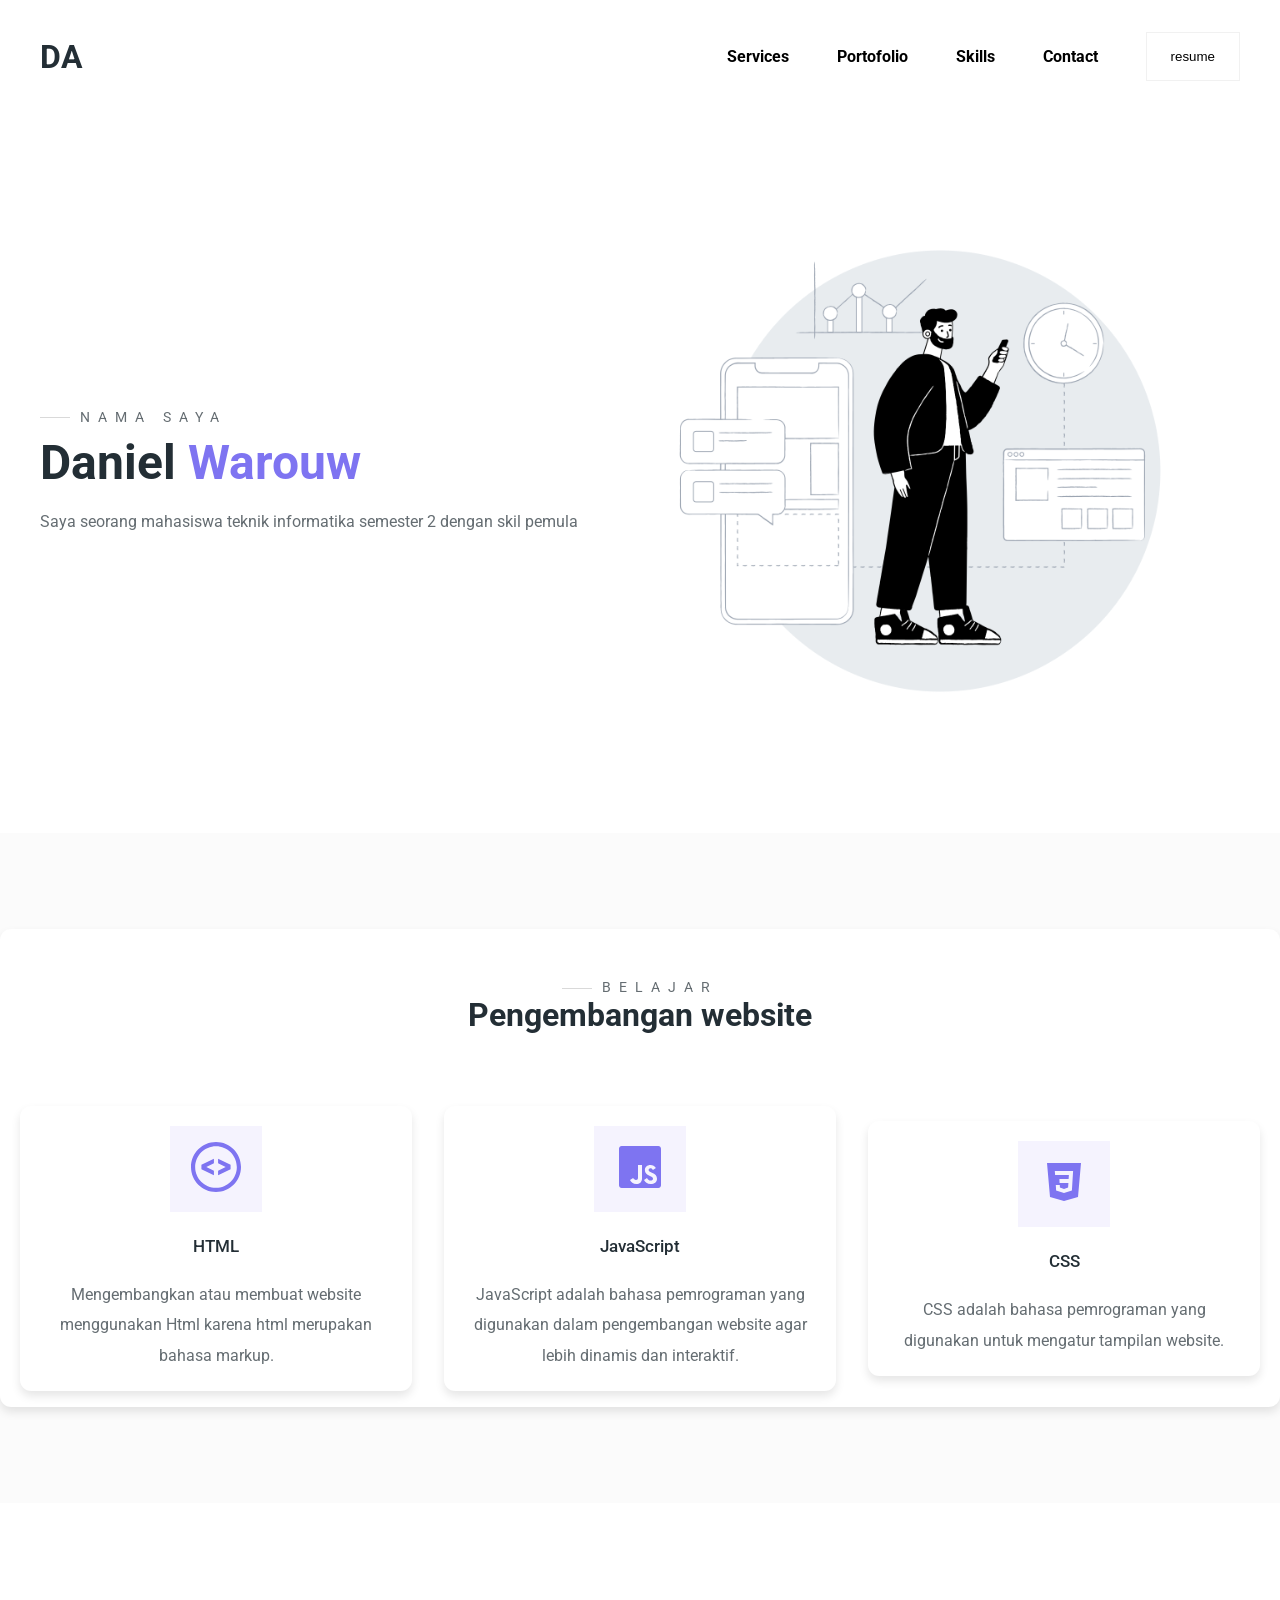
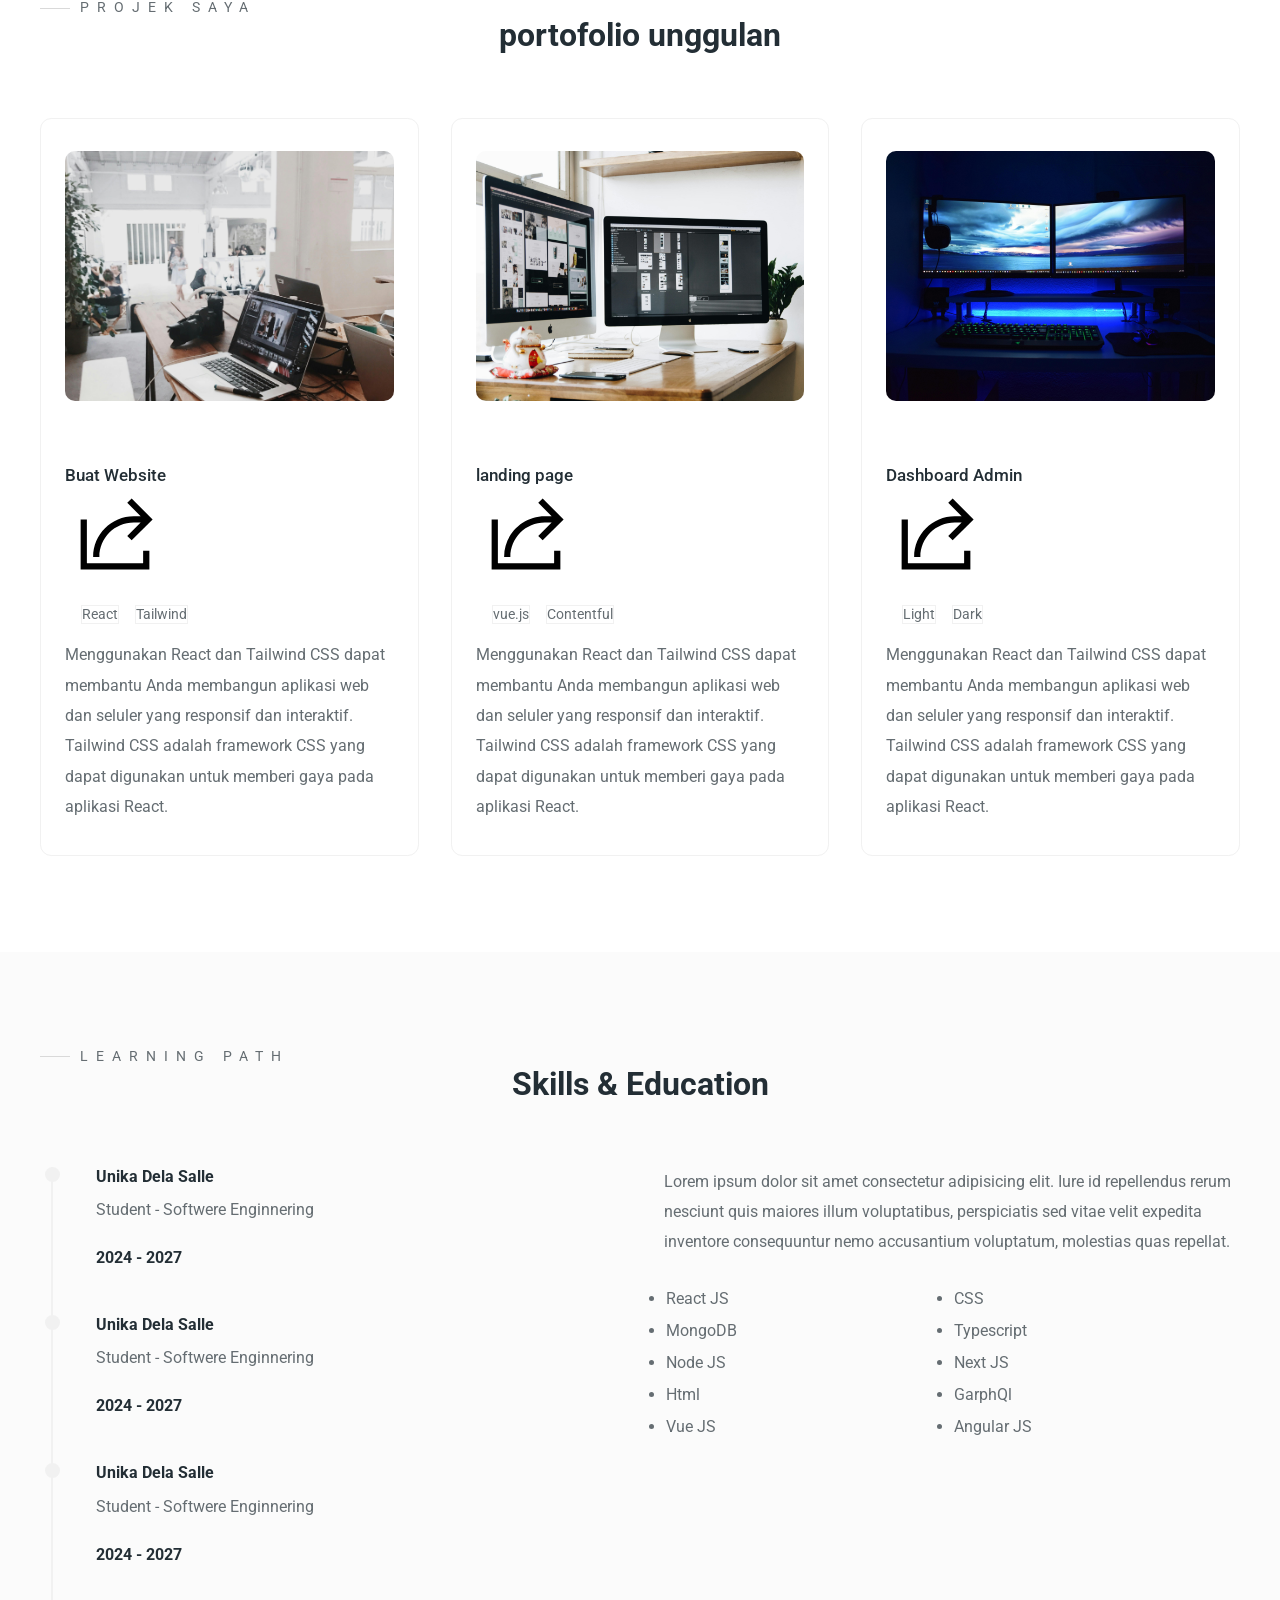
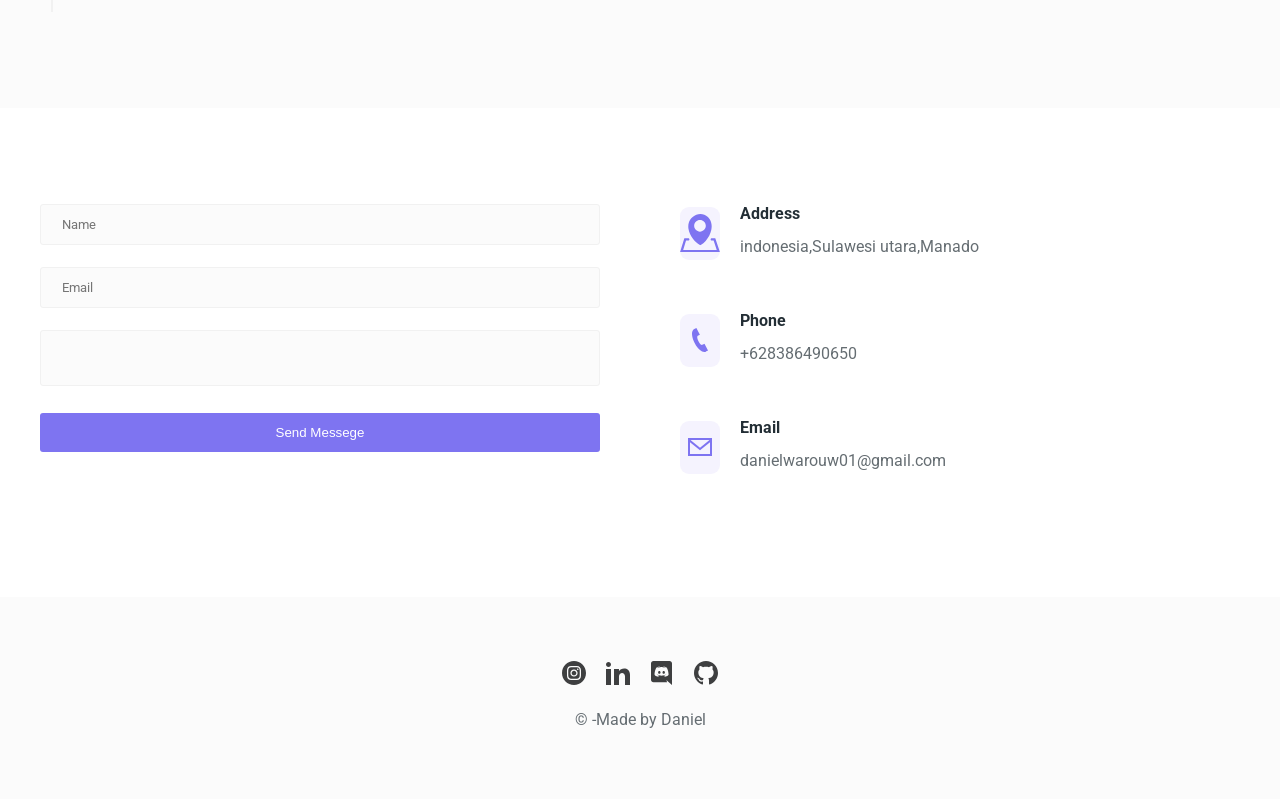
==== commit 312be1c5: "selesai web" ====
--- a/isg.html
+++ b/isg.html
@@ -10,6 +10,7 @@
   
 
   <link rel="stylesheet" href="isg.css">
+  <link rel="stylesheet" href="responsive.css">
 </head>
 <body>
   <!-- <~~header~~> -->
@@ -250,7 +251,7 @@
   <div class="contact main-container">
 
     <div class="contact-left">
-      <form class="contact-form" action="">
+      <form class="contact-form" action="https://formspree.io/f/movenkap" method="POst">
        <div>
         <input type="text" placeholder="Name" name="name">
        </div>
@@ -261,20 +262,94 @@
         <textarea name="message" id="message"></textarea>
        </div>
        <div>
-        <button class="btn-sumbit">Send Messege</button>
+        <button class="btn-submit">Send Messege</button>
        </div>
       </form>
     </div>
     <div class="contact-right">
+      <!-- contact item 1 -->
       <div class="contact-item">
         <div class="contact-item-icon">
-          <?xml version="1.0" encoding="utf-8"?><svg version="1.1" id="Layer_1" xmlns="http://www.w3.org/2000/svg" xmlns:xlink="http://www.w3.org/1999/xlink" x="0px" y="0px" viewBox="0 0 122.88 117.55" style="enable-background:new 0 0 122.88 117.55" xml:space="preserve"><style type="text/css">.st0{fill-rule:evenodd;clip-rule:evenodd;}</style><g><path class="st0" d="M78.81,82.78c-4.35,4.77-9.42,9.05-15.12,12.51c-0.7,0.51-1.65,0.58-2.43,0.08 c-8.41-5.35-15.48-11.78-21.03-18.76c-7.66-9.61-12.49-20.27-14.14-30.53c-1.68-10.41-0.11-20.42,5.07-28.56 c2.04-3.22,4.65-6.15,7.83-8.68C46.3,3.01,54.65-0.06,62.96,0c8.01,0.06,15.91,3.05,22.74,9.28c2.4,2.18,4.42,4.68,6.07,7.39 c5.57,9.17,6.77,20.87,4.32,32.73c-2.41,11.71-8.41,23.62-17.28,33.35V82.78L78.81,82.78L78.81,82.78z M25.32,74.54 c1.98,0,3.59,1.61,3.59,3.59c0,1.98-1.61,3.59-3.59,3.59h-6.74l-8.88,28.67h103.22l-9.64-28.67h-5.57c-1.98,0-3.59-1.61-3.59-3.59 c0-1.98,1.61-3.59,3.59-3.59h10.7l14.46,43.01H0l13.32-43.01H25.32L25.32,74.54z M61.38,18.51c9.88,0,17.88,8.01,17.88,17.87 c0,9.88-8.01,17.88-17.88,17.88c-9.88,0-17.87-8-17.87-17.88C43.49,26.51,51.5,18.51,61.38,18.51L61.38,18.51L61.38,18.51z"/></g></svg>
-        </div>
-      </div>
+          <?xml version="1.0" encoding="utf-8"?><svg version="1.1" 
+          id="Layer_1" xmlns="http://www.w3.org/2000/svg" xmlns:xlink="http://www.w3.org/1999/xlink" 
+          x="0px" y="0px" viewBox="0 0 122.88 117.55" style="enable-background:new 0 0 122.88 117.55"
+           xml:space="preserve"><style type="text/css">.st0{fill-rule:evenodd;clip-rule:evenodd;}</style><g><path class="st0"
+            d="M78.81,82.78c-4.35,4.77-9.42,9.05-15.12,12.51c-0.7,0.51-1.65,0.58-2.43,0.08 c-8.41-5.35-15.48-11.78-21.03-18.76c-7.66-9.61-12.49-20.27-14.14-30.53c-1.68-10.41-0.11-20.42,5.07-28.56 c2.04-3.22,4.65-6.15,7.83-8.68C46.3,3.01,54.65-0.06,62.96,0c8.01,0.06,15.91,3.05,22.74,9.28c2.4,2.18,4.42,4.68,6.07,7.39 c5.57,9.17,6.77,20.87,4.32,32.73c-2.41,11.71-8.41,23.62-17.28,33.35V82.78L78.81,82.78L78.81,82.78z M25.32,74.54 c1.98,0,3.59,1.61,3.59,3.59c0,1.98-1.61,3.59-3.59,3.59h-6.74l-8.88,28.67h103.22l-9.64-28.67h-5.57c-1.98,0-3.59-1.61-3.59-3.59 c0-1.98,1.61-3.59,3.59-3.59h10.7l14.46,43.01H0l13.32-43.01H25.32L25.32,74.54z M61.38,18.51c9.88,0,17.88,8.01,17.88,17.87 c0,9.88-8.01,17.88-17.88,17.88c-9.88,0-17.87-8-17.87-17.88C43.49,26.51,51.5,18.51,61.38,18.51L61.38,18.51L61.38,18.51z"/></g></svg>
+        </div>
+        <div class="contact-item-detail">
+          <h4>Address</h4>
+          <p> indonesia,Sulawesi utara,Manado</p>
+        </div>
+      </div>
+
+      <!-- contact item kedua -->
+      <div class="contact-item">
+        <div class="contact-item-icon">
+          <svg xmlns="http://www.w3.org/2000/svg" 
+          width="24"
+           height="24" 
+           viewBox="0 0 24 24"><path 
+           d="M20 22.621l-3.521-6.795c-.008.004-1.974.97-2.064 1.011-2.24 1.086-6.799-7.82-4.609-8.994l2.083-1.026-3.493-6.817-2.106
+           1.039c-7.202 3.755 4.233 25.982 11.6 22.615.121-.055 2.102-1.029 2.11-1.033z"/></svg>
+        </div>
+        <div class="contact-item-detail">
+          <h4>Phone</h4>
+          <p>+628386490650</p>
+        </div>
+      </div>
+
+<!-- contact item 3 -->
+<div class="contact-item">
+  <div class="contact-item-icon">
+    <svg xmlns="http://www.w3.org/2000/svg"
+     width="24" 
+    height="24" 
+    viewBox="0 0 24 24"><path
+     d="M0 3v18h24v-18h-24zm21.518 2l-9.518 7.713-9.518-7.713h19.036zm-19.518 
+     14v-11.817l10 8.104 10-8.104v11.817h-20z"/></svg>
+  </div>
+  <div class="contact-item-detail">
+    <h4>Email</h4>
+    <p> danielwarouw01@gmail.com</p>
+  </div>
+</div>
+
     </div>
   </div>
 </section>
-
-
+ <!-- end contact -->
+
+ <!-- copyright -->
+<footer>
+  <div class="footer-icon">
+    <a href="">
+      <svg xmlns="http://www.w3.org/2000/svg" width="24" height="24" viewBox="0 0 24 24"><path d="M14.829 6.302c-.738-.034-.96-.04-2.829-.04s-2.09.007-2.828.04c-1.899.087-2.783.986-2.87
+         2.87-.033.738-.041.959-.041 2.828s.008 2.09.041 2.829c.087 1.879.967 2.783 2.87 2.87.737.033.959.041 2.828.041 1.87 0 2.091-.007 2.829-.041 1.899-.086 2.782-.988 2.87-2.87.033-.738.04-.96.04-2.829s-.007-2.09-.04-2.828c-.088-1.883-.973-2.783-2.87-2.87zm-2.829 9.293c-1.985 0-3.595-1.609-3.595-3.595 0-1.985 1.61-3.594 3.595-3.594s3.595 1.609 3.595 
+         3.594c0 1.985-1.61 3.595-3.595 3.595zm3.737-6.491c-.464 0-.84-.376-.84-.84 0-.464.376-.84.84-.84.464 0 .84.376.84.84 0 .463-.376.84-.84.84zm-1.404 2.896c0 1.289-1.045 2.333-2.333 2.333s-2.333-1.044-2.333-2.333c0-1.289 1.045-2.333 2.333-2.333s2.333 1.044 2.333 2.333zm-2.333-12c-6.627 0-12 5.373-12 12s5.373 12 12 12 12-5.373 12-12-5.373-12-12-12zm6.958 14.886c-.115 2.545-1.532 
+        3.955-4.071 4.072-.747.034-.986.042-2.887.042s-2.139-.008-2.886-.042c-2.544-.117-3.955-1.529-4.072-4.072-.034-.746-.042-.985-.042-2.886 0-1.901.008-2.139.042-2.886.117-2.544 1.529-3.955 4.072-4.071.747-.035.985-.043 2.886-.043s2.14.008 2.887.043c2.545.117 3.957 1.532 4.071 4.071.034.747.042.985.042 2.886 0 1.901-.008 2.14-.042 2.886z"/></svg>
+    </a>
+    <a href="">
+      <svg xmlns="http://www.w3.org/2000/svg" width="24" height="24" viewBox="0 0 24 24"><path d="M4.98 3.5c0 1.381-1.11 2.5-2.48 2.5s-2.48-1.119-2.48-2.5c0-1.38 1.11-2.5 2.48-2.5s2.48 1.12 2.48 2.5zm.02 4.5h-5v16h5v-16zm7.982 0h-4.968v16h4.969v-8.399c0-4.67 6.029-5.052 6.029 0v8.399h4.988v-10.131c0-7.88-8.922-7.593-11.018-3.714v-2.155z"/></svg>
+    </a>
+    <a href="">
+      <svg width="24" height="24" xmlns="http://www.w3.org/2000/svg" fill-rule="evenodd" clip-rule="evenodd"><path d="M19.54 0c1.356 0 2.46 1.104 2.46 2.472v21.528l-2.58-2.28-1.452-1.344-1.536-1.428.636 2.22h-13.608c-1.356 0-2.46-1.104-2.46-2.472v-16.224c0-1.368 1.104-2.472 2.46-2.472h16.08zm-4.632 15.672c2.652-.084
+         3.672-1.824 3.672-1.824 0-3.864-1.728-6.996-1.728-6.996-1.728-1.296-3.372-1.26-3.372-1.26l-.168.192c2.04.624 2.988 1.524 2.988 1.524-1.248-.684-2.472-1.02-3.612-1.152-.864-.096-1.692-.072-2.424.024l-.204.024c-.42.036-1.44.192-2.724.756-.444.204-.708.348-.708.348s.996-.948 3.156-1.572l-.12-.144s-1.644-.036-3.372 1.26c0 0-1.728 3.132-1.728 6.996 0 0 1.008 1.74 3.66 1.824 0 0
+          .444-.54.804-.996-1.524-.456-2.1-1.416-2.1-1.416l.336.204.048.036.047.027.014.006.047.027c.3.168.6.3.876.408.492.192 1.08.384 1.764.516.9.168 1.956.228 3.108.012.564-.096 1.14-.264 1.74-.516.42-.156.888-.384 1.38-.708
+         0 0-.6.984-2.172 1.428.36.456.792.972.792.972zm-5.58-5.604c-.684 0-1.224.6-1.224 1.332 0 .732.552 1.332 1.224 1.332.684 0 1.224-.6 1.224-1.332.012-.732-.54-1.332-1.224-1.332zm4.38 0c-.684 0-1.224.6-1.224 1.332 0 .732.552 1.332 1.224 1.332.684 0 1.224-.6 1.224-1.332 0-.732-.54-1.332-1.224-1.332z"/></svg>
+    </a>
+    <a href="">
+      <svg xmlns="http://www.w3.org/2000/svg" width="24" height="24" viewBox="0 0 24 24"><path d="M12 0c-6.626 0-12 5.373-12 12 0 5.302 3.438 9.8 8.207 11.387.599.111.793-.261.793-.577v-2.234c-3.338.726-4.033-1.416-4.033-1.416-.546-1.387-1.333-1.756-1.333-1.756-1.089-.745.083-.729.083-.729 1.205.084 1.839 1.237 
+        1.839 1.237 1.07 1.834 2.807 1.304 3.492.997.107-.775.418-1.305.762-1.604-2.665-.305-5.467-1.334-5.467-5.931 0-1.311.469-2.381 1.236-3.221-.124-.303-.535-1.524.117-3.176 0 0 1.008-.322 3.301 1.23.957-.266 1.983-.399 3.003-.404 1.02.005 2.047.138 3.006.404
+         2.291-1.552 3.297-1.23 3.297-1.23.653 1.653.242 2.874.118 3.176.77.84 1.235 1.911 1.235 3.221 0 4.609-2.807 5.624-5.479 5.921.43.372.823 1.102.823 2.222v3.293c0 .319.192.694.801.576 4.765-1.589 8.199-6.086 8.199-11.386 0-6.627-5.373-12-12-12z"/></svg>
+    </a>
+  </div>
+  <p>&#169 -Made by Daniel</p>
+</footer>
+
+
+<!-- end copyright -->
+
+
+<script src="isg.js"></script>
 </body>
 </html>
--- a/isg.css
+++ b/isg.css
@@ -191,7 +191,7 @@
   max-width: none; /* Hapus batas lebar maksimum */
   margin: 0; /* Hapus margin auto supaya tidak ada jarak samping */
   padding: 0 20px; /* Opsional: tambahkan padding biar tidak mepet */
-  height: 80vh; /* Mengisi tinggi layar penuh */
+  height: auto; /* Mengisi tinggi layar penuh */
   padding-top: 50px; /* Tambahkan ruang di atas */
 }
 
@@ -353,3 +353,110 @@
   line-height: 2rem;
   padding: 0.1rem;
 }
+
+/* contact  */
+#contact {
+  padding: var(--sectionPandding);
+}
+.contact-left,
+.contact-right {
+  flex: 1;
+  width: 100%; /* Kedua kolom memiliki lebar yang sama */
+}
+.contact {
+  display: grid;
+  grid-template-columns: repeat(auto-fit, minmax(350px, 1fr));
+  gap: 5rem;
+  justify-content: space-between; /* Pisahkan form dan informasi kontak */
+  align-items: flex-start;
+}
+.contact-right {
+  flex: 1;
+  display: flex;
+  flex-direction: column;
+  align-items: flex-start; /* Ikon tetap kiri dalam box */
+  text-align: left;
+  margin-left: 0rem; /* Geser kolom kontak ke kanan */
+  gap: 1.5rem;
+}
+.contact-form div {
+  margin-bottom: 1.4rem;
+}
+
+.contact-item-icon {
+  /*ini ukuran logo*/
+  width: 15px;
+  height: 15px;
+  gap: 10rem;
+}
+.contact-item {
+  display: flex;
+  align-items: center;
+  gap: 20px;
+  margin-bottom: 1.5rem;
+}
+.contact-form input,
+.contact-form textarea {
+  width: 100%;
+  padding: 0.75rem 1.3rem;
+  font-family: "Roboto", sans-serif;
+  background: var(--secondaryBackgroundColor);
+  border: 1px solid var(--borderColor);
+  border-radius: 3px;
+  resize: none;
+}
+.contact-form input ::placeholder,
+.contact-form textarea ::placeholder {
+  color: #9d9fa1;
+}
+.contact-form input:focus,
+.contact-form textarean :focus {
+  outline: none;
+  border: 1px solid #7d7d7d;
+}
+.btn-submit {
+  width: 100%;
+  padding: 0.75rem 1.3rem;
+  background-color: var(--primaryIconColor);
+  color: #fff;
+  border: none;
+  border-radius: 3px;
+  cursor: pointer;
+  transition: 0.2s ease-in-out;
+}
+.btn-submit:hover {
+  background: var(--primaryIconColorHover);
+}
+.contact-item-icon {
+  background: var(--thirdBackgroundColor);
+  width: 40px;
+  height: 53px;
+  border-radius: 9px;
+  display: flex;
+  justify-content: center;
+  align-items: center;
+}
+.contact-item-icon svg {
+  fill: var(--primaryIconColor);
+}
+.contact-item-detail h4 {
+  margin-bottom: 0.6rem;
+}
+/* copy rigt section */
+footer {
+  padding: 4rem;
+  background: var(--secondaryBackgroundColor);
+  text-align: center;
+}
+.footer-icon {
+  margin-bottom: 1rem;
+}
+.footer-icon a {
+  margin: 0 0.5rem;
+}
+.footer-icon svg {
+  fill: #3e3f40;
+}
+.footer-icon :hover {
+  fill: #000;
+}
--- a/responsive.css
+++ b/responsive.css
@@ -0,0 +1,97 @@
+@media screen and (max-width: 1000px) {
+  p {
+    font-size: 0.9rem;
+    line-height: 1.8rem;
+  }
+  .grid-3 {
+    gap: 1rem;
+  }
+  .skil-right ul li {
+    font-size: 0.9rem;
+  }
+}
+@media screen and (max-width: 825px) {
+  /*burger*/
+  .burger {
+    display: block;
+    cursor: pointer;
+  }
+  /* transisi line burger */
+  .toggle-burger .line_1 {
+    transform: rotate(-45deg) translate(-5px, 7px);
+  }
+  .toggle-burger .line_2 {
+    opacity: 0;
+  }
+  .toggle-burger .line_3 {
+    transform: rotate(45deg) translate(-5px, -7px);
+  }
+  /*Navigation*/
+  nav {
+    position: fixed;
+    width: 50%;
+    right: 0;
+    top: 0;
+    height: 100vh;
+    flex-direction: column;
+    background: var(--primaryBackgroundColor);
+    border-left: 1px solid var(--borderColor);
+    z-index: 9;
+    transform: translateX(100%);
+    transition: 0.3s ease-in-out;
+  }
+  nav ul {
+    height: 100vh;
+    align-items: center;
+    flex-direction: column;
+    justify-content: center;
+  }
+  .nav-active {
+    transform: translateX(0);
+  }
+  /* Hero section */
+  #hero {
+    grid-template-columns: 1fr;
+    height: fit-content;
+  }
+  .hero-kanan {
+    display: flex;
+    order: -1;
+    justify-content: center;
+    align-items: center;
+    margin: 0 auto;
+    width: 100%;
+    ba
+  }
+  .hero-kanan img {
+    width: 70%;
+    max-width: 100%;
+  }
+  .hero-kiri {
+    text-align: center;
+    padding-bottom: 5rem;
+  }
+  .hero-kiri .pre-title{
+    margin: 0 auto;
+  }
+  .hero-name{
+    font-size: 2.3rem;
+    margin-bottom: 0.5rem;
+  }
+/* skills section*/
+.skills-gird{
+  gap: 1rem;
+}
+/* coppyright section */
+footer{
+  padding: 2rem 0;
+}
+
+}
+@media screen and (max-width: 640px) {
+  /*titles*/
+  .section-titles{
+  font-size: 1.3rem;
+}
+
+}
